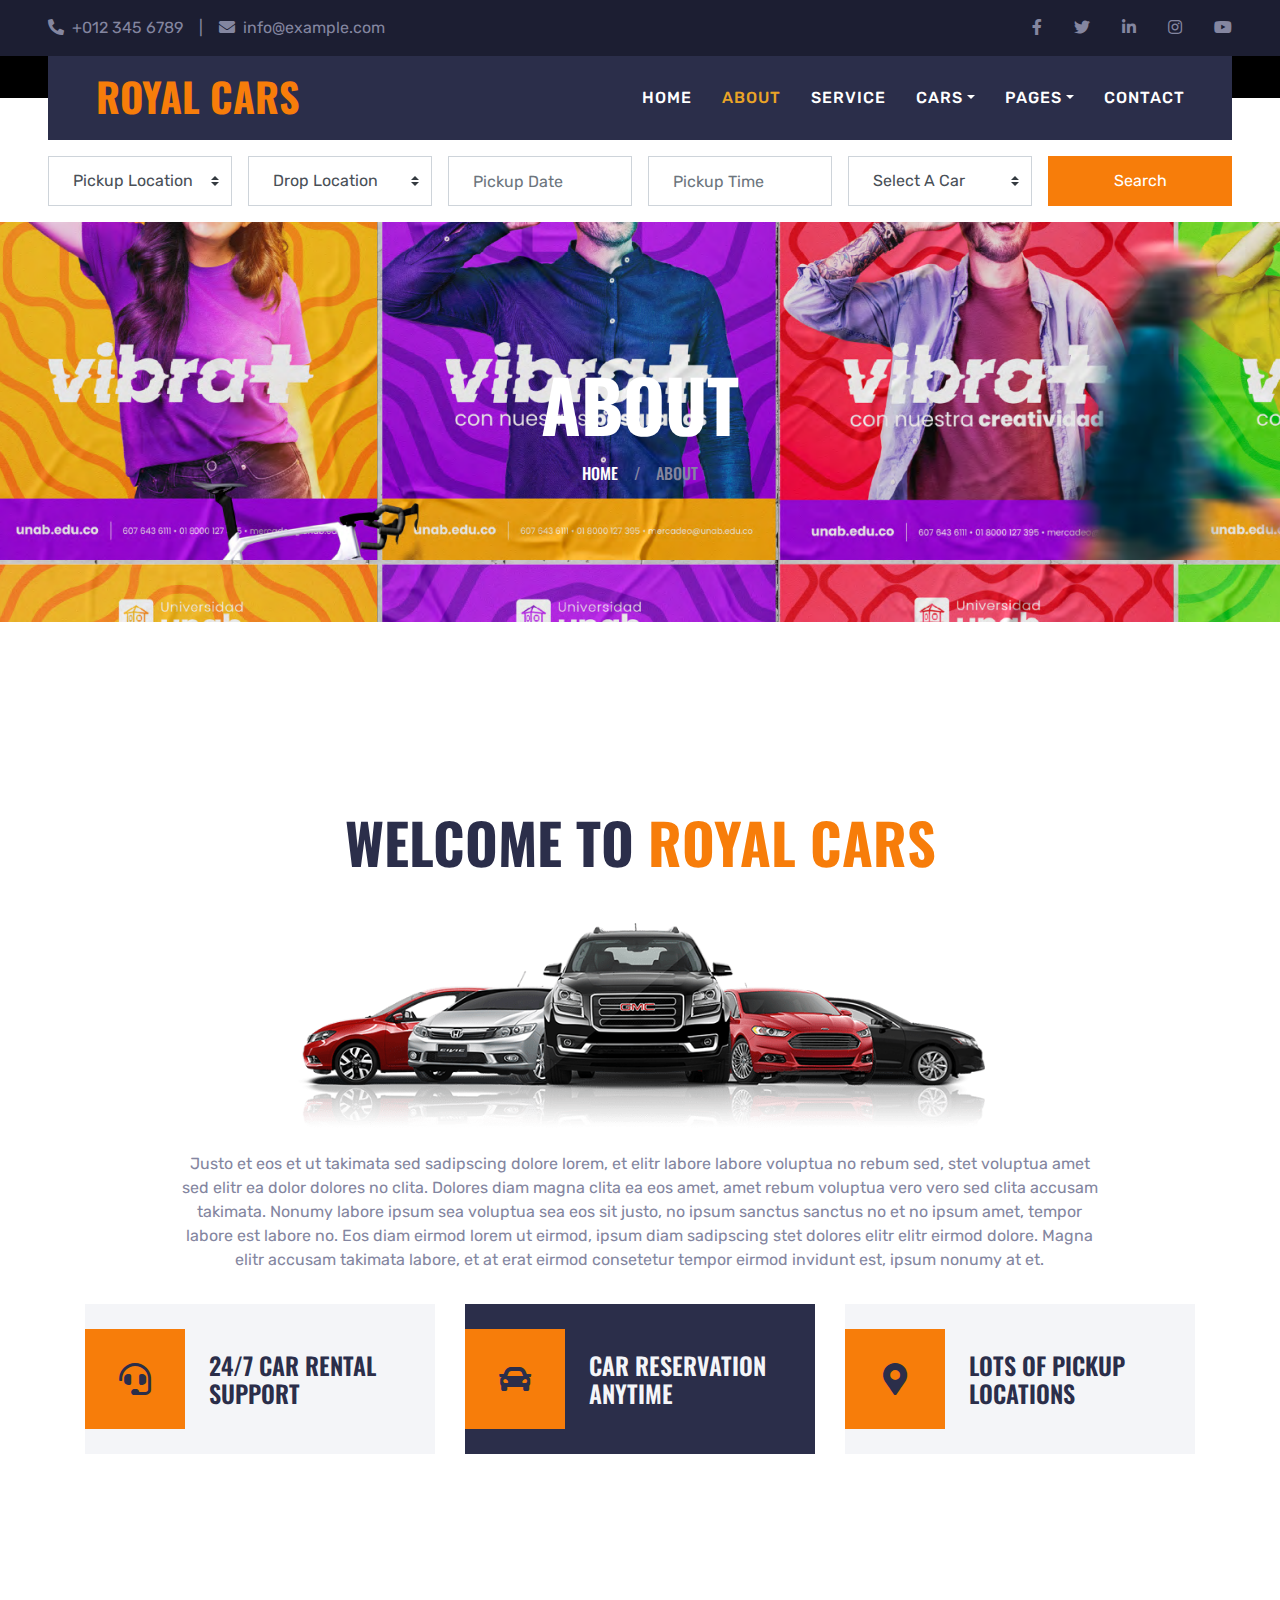
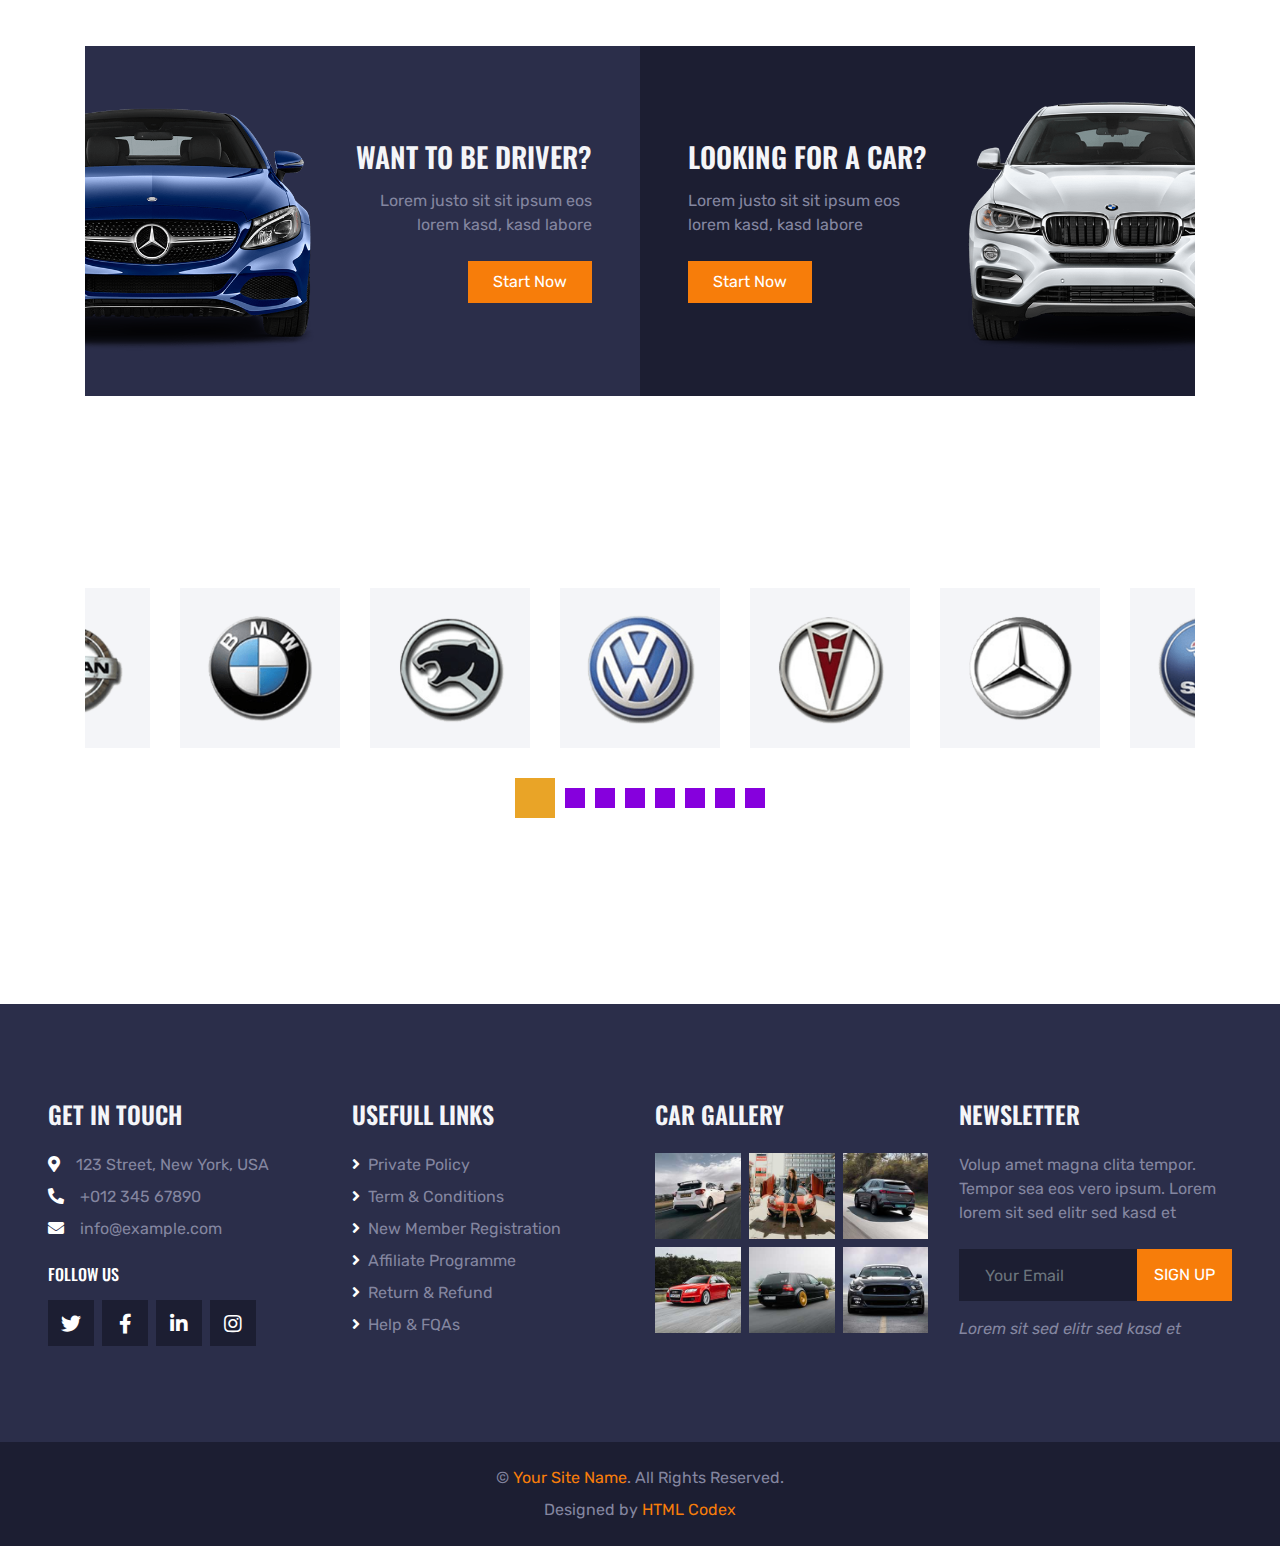
==== about.html @ 31e5b021 "Proyecto" ====
<!DOCTYPE html>
<html lang="en">

<head>
    <meta charset="utf-8">
    <title>ROYAL CARS - Car Rental HTML Template</title>
    <meta content="width=device-width, initial-scale=1.0" name="viewport">
    <meta content="Free HTML Templates" name="keywords">
    <meta content="Free HTML Templates" name="description">

    <!-- Favicon -->
    <link href="img/favicon.ico" rel="icon">

    <!-- Google Web Fonts -->
    <link rel="preconnect" href="https://fonts.gstatic.com">
    <link href="https://fonts.googleapis.com/css2?family=Oswald:wght@400;500;600;700&family=Rubik&display=swap" rel="stylesheet"> 

    <!-- Font Awesome -->
    <link href="https://cdnjs.cloudflare.com/ajax/libs/font-awesome/5.15.0/css/all.min.css" rel="stylesheet">

    <!-- Libraries Stylesheet -->
    <link href="lib/owlcarousel/assets/owl.carousel.min.css" rel="stylesheet">
    <link href="lib/tempusdominus/css/tempusdominus-bootstrap-4.min.css" rel="stylesheet" />

    <!-- Customized Bootstrap Stylesheet -->
    <link href="css/bootstrap.min.css" rel="stylesheet">

    <!-- Template Stylesheet -->
    <link href="css/style.css" rel="stylesheet">
</head>

<body>
    <!-- Topbar Start -->
    <div class="container-fluid bg-dark py-3 px-lg-5 d-none d-lg-block">
        <div class="row">
            <div class="col-md-6 text-center text-lg-left mb-2 mb-lg-0">
                <div class="d-inline-flex align-items-center">
                    <a class="text-body pr-3" href=""><i class="fa fa-phone-alt mr-2"></i>+012 345 6789</a>
                    <span class="text-body">|</span>
                    <a class="text-body px-3" href=""><i class="fa fa-envelope mr-2"></i>info@example.com</a>
                </div>
            </div>
            <div class="col-md-6 text-center text-lg-right">
                <div class="d-inline-flex align-items-center">
                    <a class="text-body px-3" href="">
                        <i class="fab fa-facebook-f"></i>
                    </a>
                    <a class="text-body px-3" href="">
                        <i class="fab fa-twitter"></i>
                    </a>
                    <a class="text-body px-3" href="">
                        <i class="fab fa-linkedin-in"></i>
                    </a>
                    <a class="text-body px-3" href="">
                        <i class="fab fa-instagram"></i>
                    </a>
                    <a class="text-body pl-3" href="">
                        <i class="fab fa-youtube"></i>
                    </a>
                </div>
            </div>
        </div>
    </div>
    <!-- Topbar End -->


    <!-- Navbar Start -->
    <div class="container-fluid position-relative nav-bar p-0">
        <div class="position-relative px-lg-5" style="z-index: 9;">
            <nav class="navbar navbar-expand-lg bg-secondary navbar-dark py-3 py-lg-0 pl-3 pl-lg-5">
                <a href="" class="navbar-brand">
                    <h1 class="text-uppercase text-primary mb-1">Royal Cars</h1>
                </a>
                <button type="button" class="navbar-toggler" data-toggle="collapse" data-target="#navbarCollapse">
                    <span class="navbar-toggler-icon"></span>
                </button>
                <div class="collapse navbar-collapse justify-content-between px-3" id="navbarCollapse">
                    <div class="navbar-nav ml-auto py-0">
                        <a href="index.html" class="nav-item nav-link">Home</a>
                        <a href="about.html" class="nav-item nav-link active">About</a>
                        <a href="service.html" class="nav-item nav-link">Service</a>
                        <div class="nav-item dropdown">
                            <a href="#" class="nav-link dropdown-toggle" data-toggle="dropdown">Cars</a>
                            <div class="dropdown-menu rounded-0 m-0">
                                <a href="car.html" class="dropdown-item">Car Listing</a>
                                <a href="detail.html" class="dropdown-item">Car Detail</a>
                                <a href="booking.html" class="dropdown-item">Car Booking</a>
                            </div>
                        </div>
                        <div class="nav-item dropdown">
                            <a href="#" class="nav-link dropdown-toggle" data-toggle="dropdown">Pages</a>
                            <div class="dropdown-menu rounded-0 m-0">
                                <a href="team.html" class="dropdown-item">The Team</a>
                                <a href="testimonial.html" class="dropdown-item">Testimonial</a>
                            </div>
                        </div>
                        <a href="contact.html" class="nav-item nav-link">Contact</a>
                    </div>
                </div>
            </nav>
        </div>
    </div>
    <!-- Navbar End -->


    <!-- Search Start -->
    <div class="container-fluid bg-white pt-3 px-lg-5">
        <div class="row mx-n2">
            <div class="col-xl-2 col-lg-4 col-md-6 px-2">
                <select class="custom-select px-4 mb-3" style="height: 50px;">
                    <option selected>Pickup Location</option>
                    <option value="1">Location 1</option>
                    <option value="2">Location 2</option>
                    <option value="3">Location 3</option>
                </select>
            </div>
            <div class="col-xl-2 col-lg-4 col-md-6 px-2">
                <select class="custom-select px-4 mb-3" style="height: 50px;">
                    <option selected>Drop Location</option>
                    <option value="1">Location 1</option>
                    <option value="2">Location 2</option>
                    <option value="3">Location 3</option>
                </select>
            </div>
            <div class="col-xl-2 col-lg-4 col-md-6 px-2">
                <div class="date mb-3" id="date" data-target-input="nearest">
                    <input type="text" class="form-control p-4 datetimepicker-input" placeholder="Pickup Date"
                        data-target="#date" data-toggle="datetimepicker" />
                </div>
            </div>
            <div class="col-xl-2 col-lg-4 col-md-6 px-2">
                <div class="time mb-3" id="time" data-target-input="nearest">
                    <input type="text" class="form-control p-4 datetimepicker-input" placeholder="Pickup Time"
                        data-target="#time" data-toggle="datetimepicker" />
                </div>
            </div>
            <div class="col-xl-2 col-lg-4 col-md-6 px-2">
                <select class="custom-select px-4 mb-3" style="height: 50px;">
                    <option selected>Select A Car</option>
                    <option value="1">Car 1</option>
                    <option value="2">Car 1</option>
                    <option value="3">Car 1</option>
                </select>
            </div>
            <div class="col-xl-2 col-lg-4 col-md-6 px-2">
                <button class="btn btn-primary btn-block mb-3" type="submit" style="height: 50px;">Search</button>
            </div>
        </div>
    </div>
    <!-- Search End -->


    <!-- Page Header Start -->
    <div class="container-fluid page-header">
        <h1 class="display-3 text-uppercase text-white mb-3">About</h1>
        <div class="d-inline-flex text-white">
            <h6 class="text-uppercase m-0"><a class="text-white" href="">Home</a></h6>
            <h6 class="text-body m-0 px-3">/</h6>
            <h6 class="text-uppercase text-body m-0">About</h6>
        </div>
    </div>
    <!-- Page Header Start -->


    <!-- About Start -->
    <div class="container-fluid py-5">
        <div class="container pt-5 pb-3">
            <h1 class="display-4 text-uppercase text-center mb-5">Welcome To <span class="text-primary">Royal Cars</span></h1>
            <div class="row justify-content-center">
                <div class="col-lg-10 text-center">
                    <img class="w-75 mb-4" src="img/about.png" alt="">
                    <p>Justo et eos et ut takimata sed sadipscing dolore lorem, et elitr labore labore voluptua no rebum sed, stet voluptua amet sed elitr ea dolor dolores no clita. Dolores diam magna clita ea eos amet, amet rebum voluptua vero vero sed clita accusam takimata. Nonumy labore ipsum sea voluptua sea eos sit justo, no ipsum sanctus sanctus no et no ipsum amet, tempor labore est labore no. Eos diam eirmod lorem ut eirmod, ipsum diam sadipscing stet dolores elitr elitr eirmod dolore. Magna elitr accusam takimata labore, et at erat eirmod consetetur tempor eirmod invidunt est, ipsum nonumy at et.</p>
                </div>
            </div>
            <div class="row mt-3">
                <div class="col-lg-4 mb-2">
                    <div class="d-flex align-items-center bg-light p-4 mb-4" style="height: 150px;">
                        <div class="d-flex align-items-center justify-content-center flex-shrink-0 bg-primary ml-n4 mr-4" style="width: 100px; height: 100px;">
                            <i class="fa fa-2x fa-headset text-secondary"></i>
                        </div>
                        <h4 class="text-uppercase m-0">24/7 Car Rental Support</h4>
                    </div>
                </div>
                <div class="col-lg-4 mb-2">
                    <div class="d-flex align-items-center bg-secondary p-4 mb-4" style="height: 150px;">
                        <div class="d-flex align-items-center justify-content-center flex-shrink-0 bg-primary ml-n4 mr-4" style="width: 100px; height: 100px;">
                            <i class="fa fa-2x fa-car text-secondary"></i>
                        </div>
                        <h4 class="text-light text-uppercase m-0">Car Reservation Anytime</h4>
                    </div>
                </div>
                <div class="col-lg-4 mb-2">
                    <div class="d-flex align-items-center bg-light p-4 mb-4" style="height: 150px;">
                        <div class="d-flex align-items-center justify-content-center flex-shrink-0 bg-primary ml-n4 mr-4" style="width: 100px; height: 100px;">
                            <i class="fa fa-2x fa-map-marker-alt text-secondary"></i>
                        </div>
                        <h4 class="text-uppercase m-0">Lots Of Pickup Locations</h4>
                    </div>
                </div>
            </div>
        </div>
    </div>
    <!-- About End -->


    <!-- Banner Start -->
    <div class="container-fluid py-5">
        <div class="container py-5">
            <div class="row mx-0">
                <div class="col-lg-6 px-0">
                    <div class="px-5 bg-secondary d-flex align-items-center justify-content-between" style="height: 350px;">
                        <img class="img-fluid flex-shrink-0 ml-n5 w-50 mr-4" src="img/banner-left.png" alt="">
                        <div class="text-right">
                            <h3 class="text-uppercase text-light mb-3">Want to be driver?</h3>
                            <p class="mb-4">Lorem justo sit sit ipsum eos lorem kasd, kasd labore</p>
                            <a class="btn btn-primary py-2 px-4" href="">Start Now</a>
                        </div>
                    </div>
                </div>
                <div class="col-lg-6 px-0">
                    <div class="px-5 bg-dark d-flex align-items-center justify-content-between" style="height: 350px;">
                        <div class="text-left">
                            <h3 class="text-uppercase text-light mb-3">Looking for a car?</h3>
                            <p class="mb-4">Lorem justo sit sit ipsum eos lorem kasd, kasd labore</p>
                            <a class="btn btn-primary py-2 px-4" href="">Start Now</a>
                        </div>
                        <img class="img-fluid flex-shrink-0 mr-n5 w-50 ml-4" src="img/banner-right.png" alt="">
                    </div>
                </div>
            </div>
        </div>
    </div>
    <!-- Banner End -->


    <!-- Vendor Start -->
    <div class="container-fluid py-5">
        <div class="container py-5">
            <div class="owl-carousel vendor-carousel">
                <div class="bg-light p-4">
                    <img src="img/vendor-1.png" alt="">
                </div>
                <div class="bg-light p-4">
                    <img src="img/vendor-2.png" alt="">
                </div>
                <div class="bg-light p-4">
                    <img src="img/vendor-3.png" alt="">
                </div>
                <div class="bg-light p-4">
                    <img src="img/vendor-4.png" alt="">
                </div>
                <div class="bg-light p-4">
                    <img src="img/vendor-5.png" alt="">
                </div>
                <div class="bg-light p-4">
                    <img src="img/vendor-6.png" alt="">
                </div>
                <div class="bg-light p-4">
                    <img src="img/vendor-7.png" alt="">
                </div>
                <div class="bg-light p-4">
                    <img src="img/vendor-8.png" alt="">
                </div>
            </div>
        </div>
    </div>
    <!-- Vendor End -->


    <!-- Footer Start -->
    <div class="container-fluid bg-secondary py-5 px-sm-3 px-md-5" style="margin-top: 90px;">
        <div class="row pt-5">
            <div class="col-lg-3 col-md-6 mb-5">
                <h4 class="text-uppercase text-light mb-4">Get In Touch</h4>
                <p class="mb-2"><i class="fa fa-map-marker-alt text-white mr-3"></i>123 Street, New York, USA</p>
                <p class="mb-2"><i class="fa fa-phone-alt text-white mr-3"></i>+012 345 67890</p>
                <p><i class="fa fa-envelope text-white mr-3"></i>info@example.com</p>
                <h6 class="text-uppercase text-white py-2">Follow Us</h6>
                <div class="d-flex justify-content-start">
                    <a class="btn btn-lg btn-dark btn-lg-square mr-2" href="#"><i class="fab fa-twitter"></i></a>
                    <a class="btn btn-lg btn-dark btn-lg-square mr-2" href="#"><i class="fab fa-facebook-f"></i></a>
                    <a class="btn btn-lg btn-dark btn-lg-square mr-2" href="#"><i class="fab fa-linkedin-in"></i></a>
                    <a class="btn btn-lg btn-dark btn-lg-square" href="#"><i class="fab fa-instagram"></i></a>
                </div>
            </div>
            <div class="col-lg-3 col-md-6 mb-5">
                <h4 class="text-uppercase text-light mb-4">Usefull Links</h4>
                <div class="d-flex flex-column justify-content-start">
                    <a class="text-body mb-2" href="#"><i class="fa fa-angle-right text-white mr-2"></i>Private Policy</a>
                    <a class="text-body mb-2" href="#"><i class="fa fa-angle-right text-white mr-2"></i>Term & Conditions</a>
                    <a class="text-body mb-2" href="#"><i class="fa fa-angle-right text-white mr-2"></i>New Member Registration</a>
                    <a class="text-body mb-2" href="#"><i class="fa fa-angle-right text-white mr-2"></i>Affiliate Programme</a>
                    <a class="text-body mb-2" href="#"><i class="fa fa-angle-right text-white mr-2"></i>Return & Refund</a>
                    <a class="text-body" href="#"><i class="fa fa-angle-right text-white mr-2"></i>Help & FQAs</a>
                </div>
            </div>
            <div class="col-lg-3 col-md-6 mb-5">
                <h4 class="text-uppercase text-light mb-4">Car Gallery</h4>
                <div class="row mx-n1">
                    <div class="col-4 px-1 mb-2">
                        <a href=""><img class="w-100" src="img/gallery-1.jpg" alt=""></a>
                    </div>
                    <div class="col-4 px-1 mb-2">
                        <a href=""><img class="w-100" src="img/gallery-2.jpg" alt=""></a>
                    </div>
                    <div class="col-4 px-1 mb-2">
                        <a href=""><img class="w-100" src="img/gallery-3.jpg" alt=""></a>
                    </div>
                    <div class="col-4 px-1 mb-2">
                        <a href=""><img class="w-100" src="img/gallery-4.jpg" alt=""></a>
                    </div>
                    <div class="col-4 px-1 mb-2">
                        <a href=""><img class="w-100" src="img/gallery-5.jpg" alt=""></a>
                    </div>
                    <div class="col-4 px-1 mb-2">
                        <a href=""><img class="w-100" src="img/gallery-6.jpg" alt=""></a>
                    </div>
                </div>
            </div>
            <div class="col-lg-3 col-md-6 mb-5">
                <h4 class="text-uppercase text-light mb-4">Newsletter</h4>
                <p class="mb-4">Volup amet magna clita tempor. Tempor sea eos vero ipsum. Lorem lorem sit sed elitr sed kasd et</p>
                <div class="w-100 mb-3">
                    <div class="input-group">
                        <input type="text" class="form-control bg-dark border-dark" style="padding: 25px;" placeholder="Your Email">
                        <div class="input-group-append">
                            <button class="btn btn-primary text-uppercase px-3">Sign Up</button>
                        </div>
                    </div>
                </div>
                <i>Lorem sit sed elitr sed kasd et</i>
            </div>
        </div>
    </div>
    <div class="container-fluid bg-dark py-4 px-sm-3 px-md-5">
        <p class="mb-2 text-center text-body">&copy; <a href="#">Your Site Name</a>. All Rights Reserved.</p>
        <p class="m-0 text-center text-body">Designed by <a href="https://htmlcodex.com">HTML Codex</a></p>
    </div>
    <!-- Footer End -->


    <!-- Back to Top -->
    <a href="#" class="btn btn-lg btn-primary btn-lg-square back-to-top"><i class="fa fa-angle-double-up"></i></a>


    <!-- JavaScript Libraries -->
    <script src="https://code.jquery.com/jquery-3.4.1.min.js"></script>
    <script src="https://stackpath.bootstrapcdn.com/bootstrap/4.4.1/js/bootstrap.bundle.min.js"></script>
    <script src="lib/easing/easing.min.js"></script>
    <script src="lib/waypoints/waypoints.min.js"></script>
    <script src="lib/owlcarousel/owl.carousel.min.js"></script>
    <script src="lib/tempusdominus/js/moment.min.js"></script>
    <script src="lib/tempusdominus/js/moment-timezone.min.js"></script>
    <script src="lib/tempusdominus/js/tempusdominus-bootstrap-4.min.js"></script>

    <!-- Template Javascript -->
    <script src="js/main.js"></script>
</body>

</html>
---- css/style.css ----
/********** Template CSS **********/
:root {
    --primary: #e9a427;
    --secondary: #8600dd;
    --light: #ffffff;
    --dark: #000000;
}

h1,
h2,
.font-weight-bold {
    font-weight: 700 !important;
}

h3,
h4,
.font-weight-semi-bold {
    font-weight: 600 !important;
}

h5,
h6,
.font-weight-medium {
    font-weight: 500 !important;
}

.btn-square {
    width: 36px;
    height: 36px;
}

.btn-sm-square {
    width: 28px;
    height: 28px;
}

.btn-lg-square {
    width: 46px;
    height: 46px;
}

.btn-square,
.btn-sm-square,
.btn-lg-square {
    padding-left: 0;
    padding-right: 0;
    text-align: center;
}

.back-to-top {
    position: fixed;
    display: none;
    right: 30px;
    bottom: 30px;
    z-index: 99;
}

.nav-bar::before {
    position: absolute;
    content: "";
    width: 100%;
    height: 50%;
    top: 0;
    left: 0;
    background: var(--dark);
}

.nav-bar::after {
    position: absolute;
    content: "";
    width: 100%;
    height: 50%;
    bottom: 0;
    left: 0;
    background: #ffffff;
}

.navbar-dark .navbar-nav .nav-link {
    padding: 30px 15px;
    font-size: 16px;
    font-weight: 500;
    letter-spacing: 1px;
    text-transform: uppercase;
    color: var(--light);
    outline: none;
}

.navbar-dark .navbar-nav .nav-link:hover,
.navbar-dark .navbar-nav .nav-link.active {
    color: var(--primary);
}

@media (max-width: 991.98px) {
    .navbar-dark .navbar-nav .nav-link  {
        padding: 10px 15px;
    }
}

.carousel-caption {
    top: 0;
    left: 0;
    right: 0;
    bottom: 0;
    background: rgba(28, 30, 50, .7);
    z-index: 1;
}

@media (max-width: 576px) {
    .carousel-caption h4 {
        font-size: 18px;
        font-weight: 500 !important;
    }

    .carousel-caption h1 {
        font-size: 30px;
        font-weight: 600 !important;
    }
}

.page-header {
    height: 400px;
    margin-bottom: 90px;
    display: flex;
    flex-direction: column;
    align-items: center;
    justify-content: center;
    background:  url(../img/unabBanner.png);
    background-attachment: fixed;
}

@media (max-width: 991.98px) {
    .page-header {
        height: 300px;
    }
}

.service-item {
    height: 320px;
    background: var(--light);
    transition: .5s;
}

.service-item:hover,
.service-item.active {
    background: var(--secondary);
}

.service-item h1,
.service-item h4 {
    transition: .5s;
}

.service-item:hover h1,
.service-item.active h1 {
    color: var(--dark) !important;
}

.service-item:hover h4,
.service-item.active h4 {
    color: var(--light);
}

.rent-item {
    padding: 30px;
    text-align: center;
    background: var(--light);
    transition: .5s;
}

.rent-item:hover,
.rent-item.active {
    background: var(--secondary);
}

.rent-item h4 {
    transition: .5s;
}

.rent-item:hover h4,
.rent-item.active h4 {
    color: var(--light);
}

.team-item {
    padding: 30px 30px 0 30px;
    text-align: center;
    background: var(--light);
    transition: .5s;
}

.team-item:hover,
.owl-item.center .team-item {
    background: var(--secondary);
}

.team-item h4 {
    transition: .5s;
}

.owl-item.center .team-item h4,
.owl-item.center .rent-item h4 {
    color: var(--light);
}

.team-item .team-social {
    top: 0;
    left: 0;
    opacity: 0;
    transition: .5s;
    background: var(--light);
}

.owl-item.center .team-item .team-social,
.owl-item.center .rent-item {
    background: var(--secondary);
}

.team-item:hover .team-social {
    opacity: 1;
    background: var(--secondary);
}

.team-carousel .owl-nav,
.related-carousel .owl-nav {
    position: absolute;
    width: 100%;
    height: 60px;
    top: calc(50% - 30px);
    left: 0;
    display: flex;
    justify-content: space-between;
    z-index: 1;
}

.team-carousel .owl-nav .owl-prev,
.team-carousel .owl-nav .owl-next,
.related-carousel .owl-nav .owl-prev,
.related-carousel .owl-nav .owl-next {
    position: relative;
    width: 60px;
    height: 60px;
    display: flex;
    align-items: center;
    justify-content: center;
    color: #ffffff;
    background: var(--primary);
    font-size: 22px;
    transition: .5s;
}

.team-carousel .owl-nav .owl-prev:hover,
.team-carousel .owl-nav .owl-next:hover,
.related-carousel .owl-nav .owl-prev:hover,
.related-carousel .owl-nav .owl-next:hover {
    background: var(--secondary);
}

.vendor-carousel .owl-dots,
.testimonial-carousel .owl-dots {
    margin-top: 30px;
    display: flex;
    align-items: center;
    justify-content: center;
}

.vendor-carousel .owl-dot,
.testimonial-carousel .owl-dot {
    position: relative;
    display: inline-block;
    margin: 0 5px;
    width: 20px;
    height: 20px;
    background: var(--secondary);
    transition: .5s;
}

.vendor-carousel .owl-dot.active,
.testimonial-carousel .owl-dot.active {
    width: 40px;
    height: 40px;
    background: var(--primary);
}

.testimonial-carousel .owl-item img {
    width: 80px;
    height: 80px;
}

.testimonial-carousel .owl-item .testimonial-item {
    height: 350px;
    transition: .5s;
    background: var(--light);
}

.testimonial-carousel .owl-item.center .testimonial-item {
    background: var(--secondary);
}

.testimonial-carousel .owl-item .testimonial-item h1,
.testimonial-carousel .owl-item .testimonial-item h4 {
    transition: .5s;
}

.testimonial-carousel .owl-item.center .testimonial-item h1 {
    color: var(--dark) !important;
}

.testimonial-carousel .owl-item.center .testimonial-item h4 {
    color: var(--light);
}

.bg-banner {
    background: linear-gradient(rgba(28, 30, 50, .9), rgba(28, 30, 50, .9)), url(../img/bg-banner.jpg);
    background-attachment: fixed;
}

.nombrechistoso {
    display: flex;
    justify-content: center ;
    padding: 1vw 5vw 2vw 5vw 
}

.main_form {
    padding: 60px 10% 80px 10%;
    background: #e9a427;
    border-radius: 10px;
    border-top: #8600dd solid 15px;
    position: relative;
    top: 0;
    left: 0;
    bottom: 0;
    right: 0;
    margin: auto;
}

.main_form .contactus {
    border: inherit;
    margin-bottom: 70px;
    width: 100%;
    height: 45px;
    background: transparent;
    color: #fbfaf8;
    font-size: 16px;
    font-weight: 400;
    border-radius: inherit;
    border-bottom: #fff solid 1px;
}

.main_form .textarea {
    border: #f6c2d7 solid 1px;
    padding: 0px 19px;
    margin-bottom: 20px;
    width: 100%;
    background: transparent;
    color: #f5bed2;
    font-size: 16px;
    font-weight: 500;
    border-radius: 15px;
    padding-top: 35px;
}

.main_form .send_btn {
    font-size: 17px;
    transition: ease-in all 0.5s;
    background-color: #000;
    color: #fff;
    padding: 13px 0px;
    margin: 0 auto;
    max-width: 200px;
    width: 100%;
    display: block;
    font-weight: 500;
    text-transform: uppercase;
    border-radius: 35px;
}

.main_form .send_btn:hover {
    background-color: #eda911;
    transition: ease-in all 0.5s;
    color: #000;
}
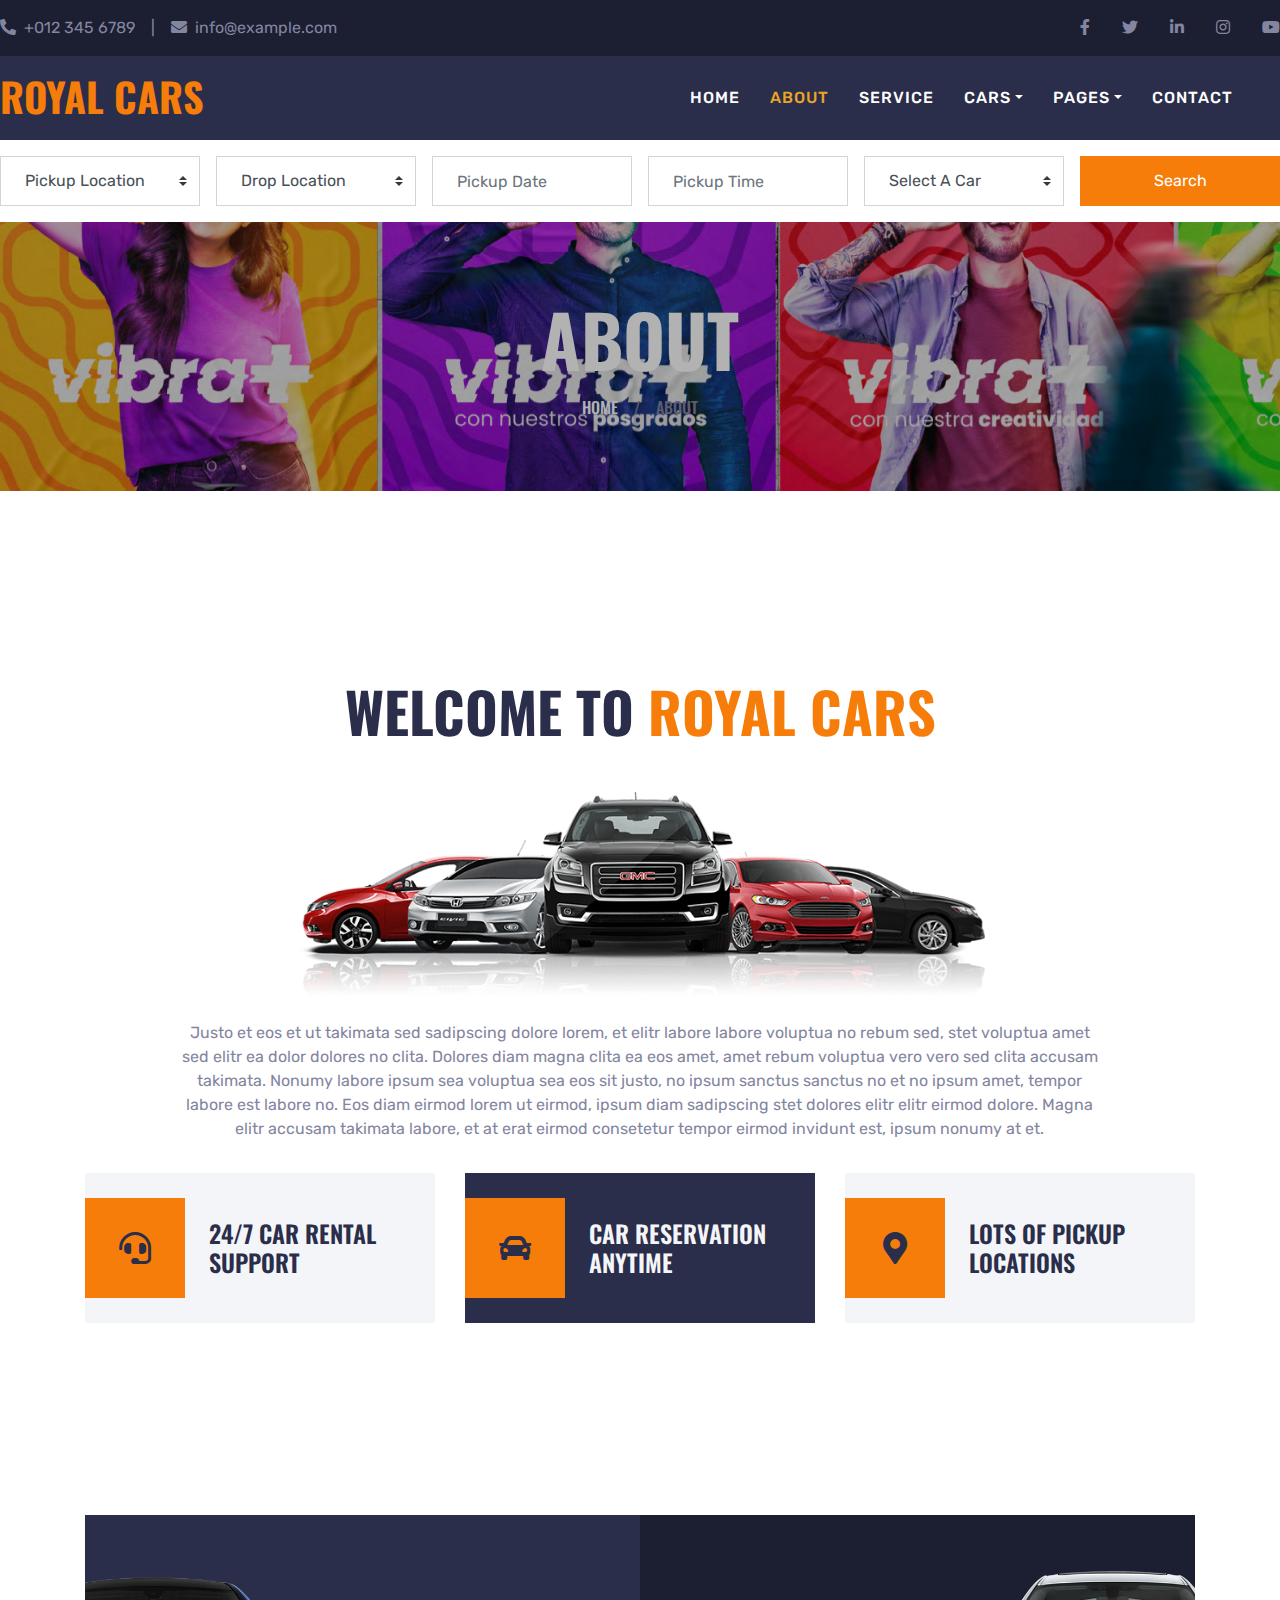
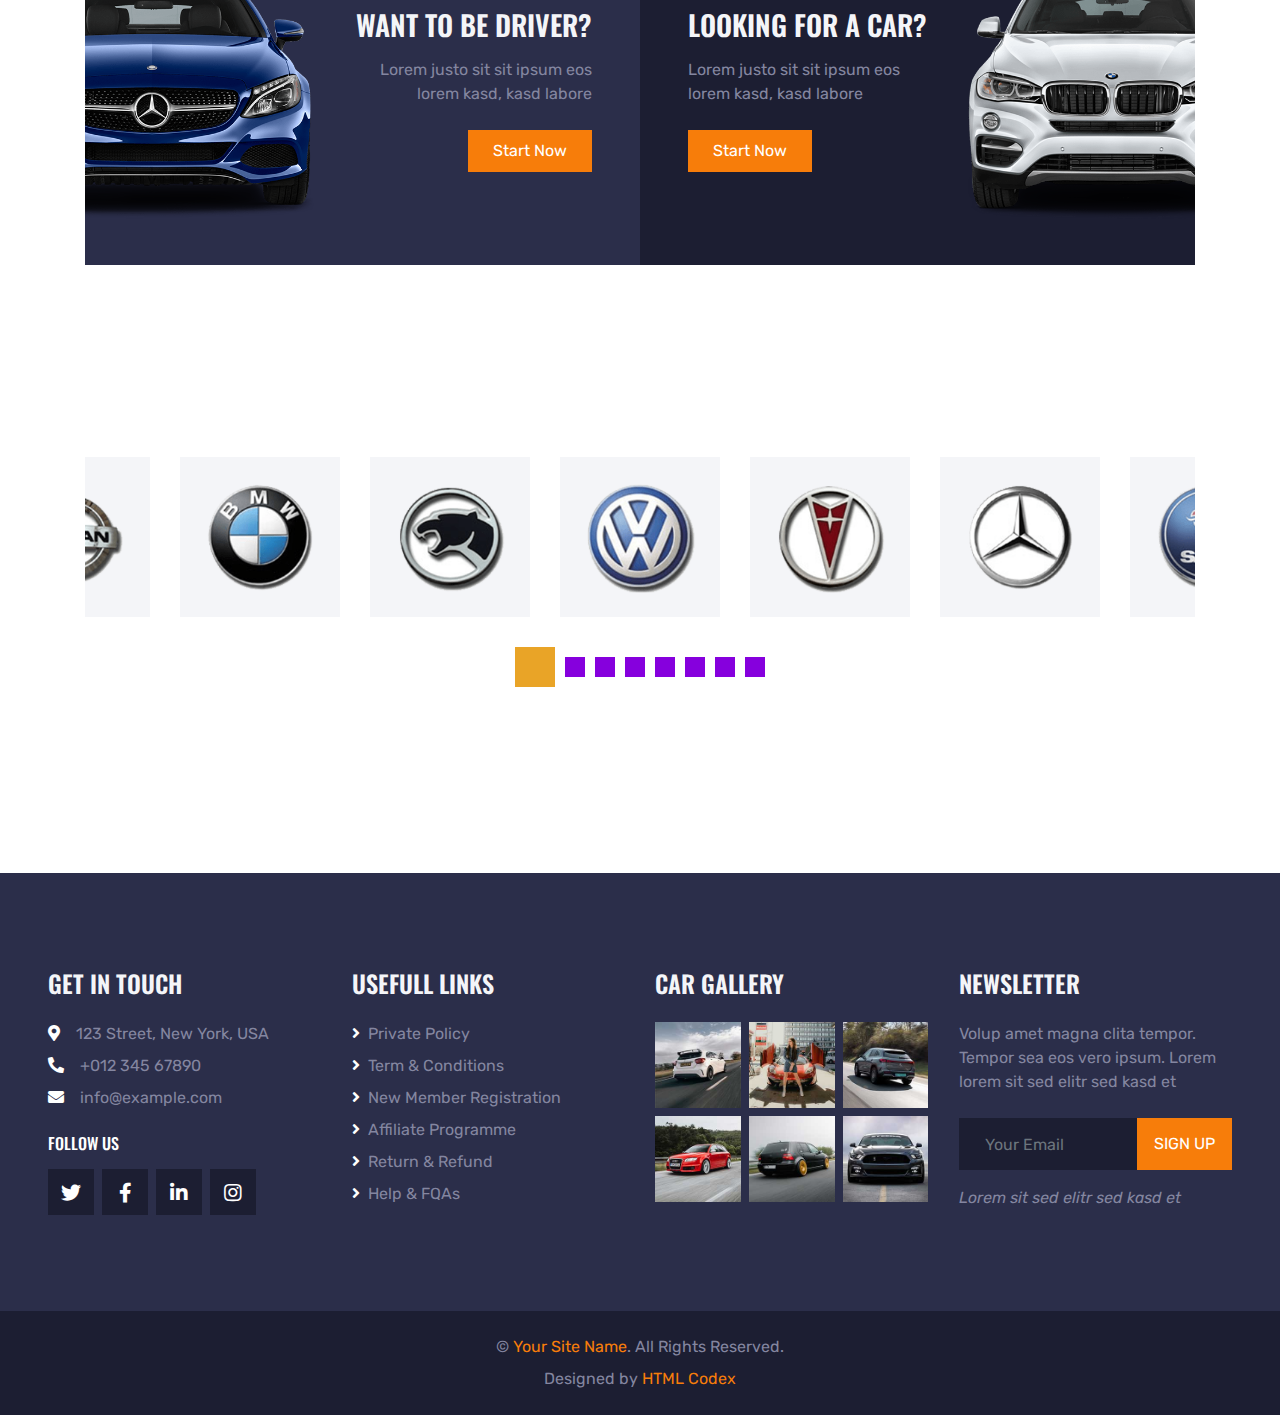
==== commit 9710ffd8: "Add files via upload" ====
--- a/about.html
+++ b/about.html
@@ -151,6 +151,9 @@
 
 
     <!-- Page Header Start -->
+    <div class="sombreado-banner">
+        
+    </div>
     <div class="container-fluid page-header">
         <h1 class="display-3 text-uppercase text-white mb-3">About</h1>
         <div class="d-inline-flex text-white">
--- a/css/style.css
+++ b/css/style.css
@@ -118,7 +118,7 @@
 }
 
 .page-header {
-    height: 400px;
+    height: 21vw;
     margin-bottom: 90px;
     display: flex;
     flex-direction: column;
@@ -126,6 +126,15 @@
     justify-content: center;
     background:  url(../img/unabBanner.png);
     background-attachment: fixed;
+    
+}
+
+.sombreado-banner{
+    background: #000;
+    position: absolute;
+    width: 100%;
+    height: 21vw;
+    opacity: .3;
 }
 
 @media (max-width: 991.98px) {
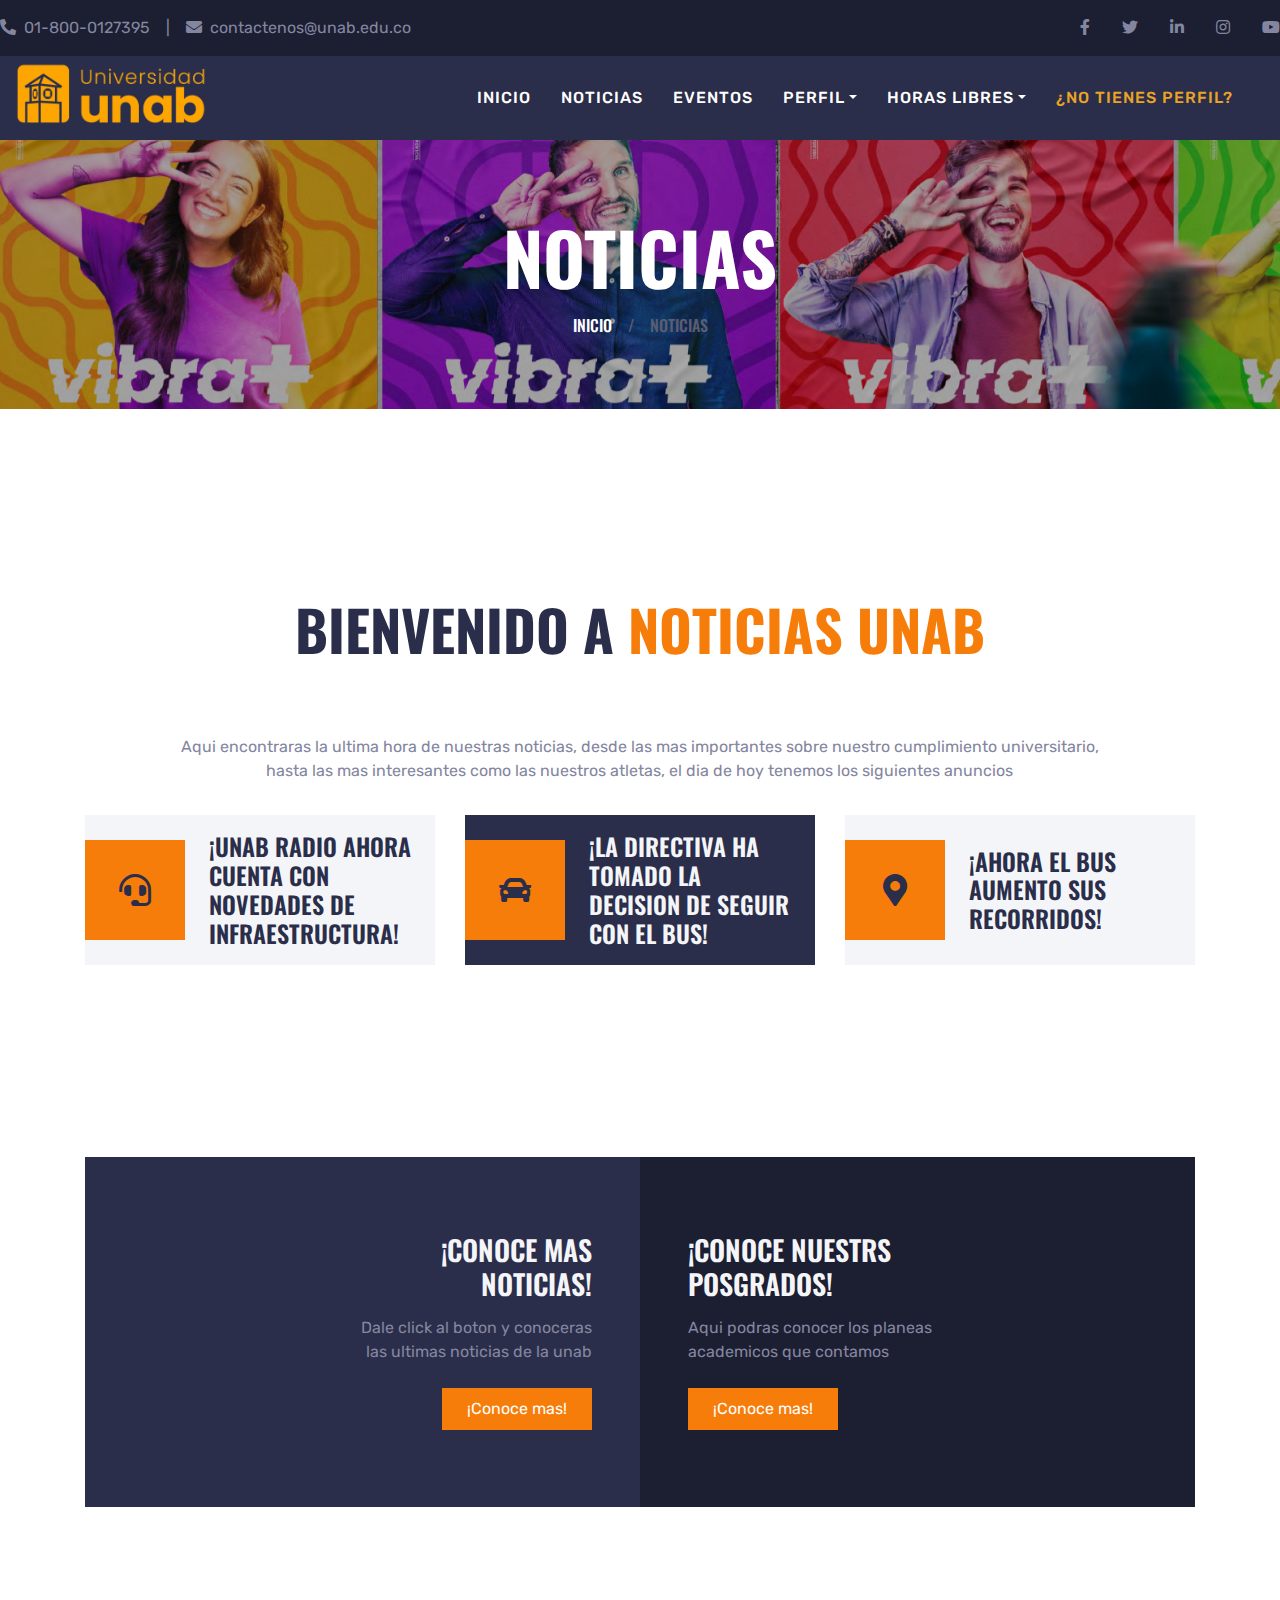
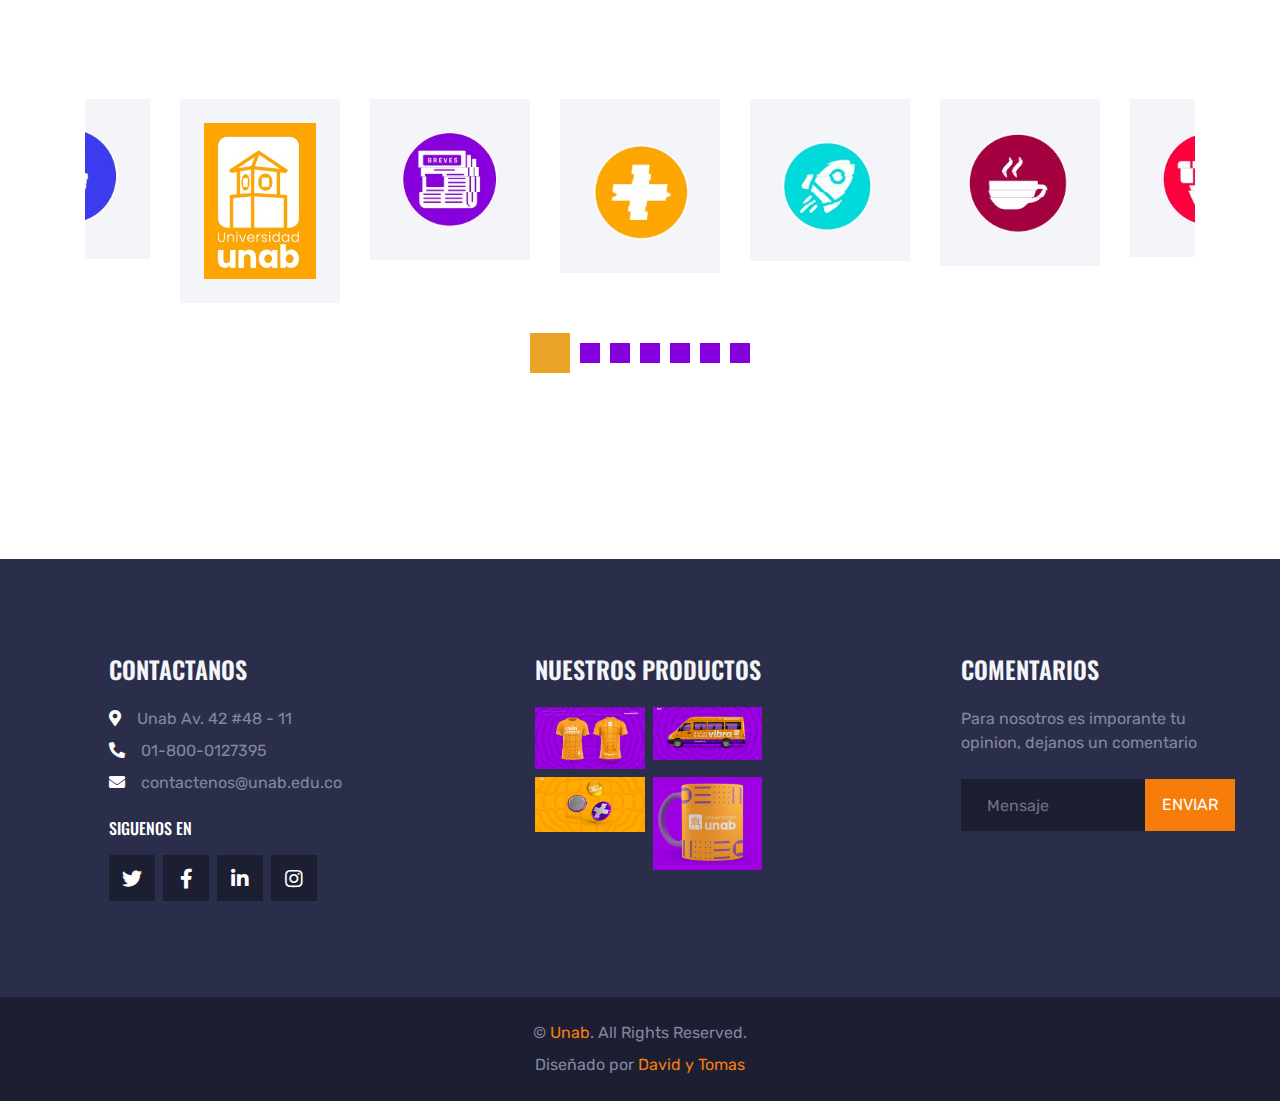
==== commit 0f70bfa5: "Add files via upload" ====
--- a/about.html
+++ b/about.html
@@ -35,26 +35,26 @@
         <div class="row">
             <div class="col-md-6 text-center text-lg-left mb-2 mb-lg-0">
                 <div class="d-inline-flex align-items-center">
-                    <a class="text-body pr-3" href=""><i class="fa fa-phone-alt mr-2"></i>+012 345 6789</a>
+                    <a class="text-body pr-3" href=""><i class="fa fa-phone-alt mr-2"></i>01-800-0127395</a>
                     <span class="text-body">|</span>
-                    <a class="text-body px-3" href=""><i class="fa fa-envelope mr-2"></i>info@example.com</a>
+                    <a class="text-body px-3" href=""><i class="fa fa-envelope mr-2"></i>contactenos@unab.edu.co</a>
                 </div>
             </div>
             <div class="col-md-6 text-center text-lg-right">
                 <div class="d-inline-flex align-items-center">
-                    <a class="text-body px-3" href="">
+                    <a class="text-body px-3" href="https://www.facebook.com/unab.online/?locale=es_LA">
                         <i class="fab fa-facebook-f"></i>
                     </a>
-                    <a class="text-body px-3" href="">
+                    <a class="text-body px-3" href="https://x.com/unab_online?ref_src=twsrc%5Egoogle%7Ctwcamp%5Eserp%7Ctwgr%5Eauthor">
                         <i class="fab fa-twitter"></i>
                     </a>
-                    <a class="text-body px-3" href="">
+                    <a class="text-body px-3" href="https://co.linkedin.com/school/universidad-autonoma-de-bucaramanga/">
                         <i class="fab fa-linkedin-in"></i>
                     </a>
-                    <a class="text-body px-3" href="">
+                    <a class="text-body px-3" href="https://www.instagram.com/unab_online/?hl=es">
                         <i class="fab fa-instagram"></i>
                     </a>
-                    <a class="text-body pl-3" href="">
+                    <a class="text-body pl-3" href="https://www.youtube.com/@unabeduco">
                         <i class="fab fa-youtube"></i>
                     </a>
                 </div>
@@ -65,36 +65,38 @@
 
 
     <!-- Navbar Start -->
-    <div class="container-fluid position-relative nav-bar p-0">
-        <div class="position-relative px-lg-5" style="z-index: 9;">
-            <nav class="navbar navbar-expand-lg bg-secondary navbar-dark py-3 py-lg-0 pl-3 pl-lg-5">
-                <a href="" class="navbar-brand">
-                    <h1 class="text-uppercase text-primary mb-1">Royal Cars</h1>
-                </a>
+    <div class="container-fluid position-relative nav-bar p-0" >
+        
+        <div class="position-relative px-lg-5" style="z-index: 9; width: 100%; padding-left: 3rem ;">
+            <nav class="navbar navbar-expand-lg bg-secondary navbar-dark py-3 py-lg-0 pl-3 pl-lg-5" style="width: 100%;" >
+                
                 <button type="button" class="navbar-toggler" data-toggle="collapse" data-target="#navbarCollapse">
                     <span class="navbar-toggler-icon"></span>
                 </button>
-                <div class="collapse navbar-collapse justify-content-between px-3" id="navbarCollapse">
+                <div class="collapse navbar-collapse justify-content-between px-3" id="navbarCollapse" >
+                    <a href="index.html" style=" width: 25vw; height: 6vw;">
+                        <img src="img/logoUnab.png" alt="" style=" width: 15vw; height: 5vw;">
+                    </a>
                     <div class="navbar-nav ml-auto py-0">
-                        <a href="index.html" class="nav-item nav-link">Home</a>
-                        <a href="about.html" class="nav-item nav-link active">About</a>
-                        <a href="service.html" class="nav-item nav-link">Service</a>
+                        <a href="index.html" class="nav-item nav-link">Inicio</a>
+                        <a href="about.html" class="nav-item nav-link">Noticias</a>
+                        <a href="service.html" class="nav-item nav-link">Eventos</a>
                         <div class="nav-item dropdown">
-                            <a href="#" class="nav-link dropdown-toggle" data-toggle="dropdown">Cars</a>
+                            <a href="#" class="nav-link dropdown-toggle" data-toggle="dropdown">Perfil</a>
                             <div class="dropdown-menu rounded-0 m-0">
-                                <a href="car.html" class="dropdown-item">Car Listing</a>
-                                <a href="detail.html" class="dropdown-item">Car Detail</a>
-                                <a href="booking.html" class="dropdown-item">Car Booking</a>
+                                <a href="car.html" class="dropdown-item">Notas</a>
+                                <a href="detail.html" class="dropdown-item">Cursos</a>
+                                <a href="booking.html" class="dropdown-item">horario</a>
                             </div>
                         </div>
                         <div class="nav-item dropdown">
-                            <a href="#" class="nav-link dropdown-toggle" data-toggle="dropdown">Pages</a>
+                            <a href="#" class="nav-link dropdown-toggle" data-toggle="dropdown">Horas libres</a>
                             <div class="dropdown-menu rounded-0 m-0">
-                                <a href="team.html" class="dropdown-item">The Team</a>
-                                <a href="testimonial.html" class="dropdown-item">Testimonial</a>
+                                <a href="team.html" class="dropdown-item">Cuantas tienes y cuantas te faltan</a>
+                                <a href="testimonial.html" class="dropdown-item">Eventos registrados</a>
                             </div>
                         </div>
-                        <a href="contact.html" class="nav-item nav-link">Contact</a>
+                        <a href="contact.html" class="naitemv- nav-link active">¿No tienes perfil?</a>
                     </div>
                 </div>
             </nav>
@@ -102,52 +104,6 @@
     </div>
     <!-- Navbar End -->
 
-
-    <!-- Search Start -->
-    <div class="container-fluid bg-white pt-3 px-lg-5">
-        <div class="row mx-n2">
-            <div class="col-xl-2 col-lg-4 col-md-6 px-2">
-                <select class="custom-select px-4 mb-3" style="height: 50px;">
-                    <option selected>Pickup Location</option>
-                    <option value="1">Location 1</option>
-                    <option value="2">Location 2</option>
-                    <option value="3">Location 3</option>
-                </select>
-            </div>
-            <div class="col-xl-2 col-lg-4 col-md-6 px-2">
-                <select class="custom-select px-4 mb-3" style="height: 50px;">
-                    <option selected>Drop Location</option>
-                    <option value="1">Location 1</option>
-                    <option value="2">Location 2</option>
-                    <option value="3">Location 3</option>
-                </select>
-            </div>
-            <div class="col-xl-2 col-lg-4 col-md-6 px-2">
-                <div class="date mb-3" id="date" data-target-input="nearest">
-                    <input type="text" class="form-control p-4 datetimepicker-input" placeholder="Pickup Date"
-                        data-target="#date" data-toggle="datetimepicker" />
-                </div>
-            </div>
-            <div class="col-xl-2 col-lg-4 col-md-6 px-2">
-                <div class="time mb-3" id="time" data-target-input="nearest">
-                    <input type="text" class="form-control p-4 datetimepicker-input" placeholder="Pickup Time"
-                        data-target="#time" data-toggle="datetimepicker" />
-                </div>
-            </div>
-            <div class="col-xl-2 col-lg-4 col-md-6 px-2">
-                <select class="custom-select px-4 mb-3" style="height: 50px;">
-                    <option selected>Select A Car</option>
-                    <option value="1">Car 1</option>
-                    <option value="2">Car 1</option>
-                    <option value="3">Car 1</option>
-                </select>
-            </div>
-            <div class="col-xl-2 col-lg-4 col-md-6 px-2">
-                <button class="btn btn-primary btn-block mb-3" type="submit" style="height: 50px;">Search</button>
-            </div>
-        </div>
-    </div>
-    <!-- Search End -->
 
 
     <!-- Page Header Start -->
@@ -155,11 +111,11 @@
         
     </div>
     <div class="container-fluid page-header">
-        <h1 class="display-3 text-uppercase text-white mb-3">About</h1>
+        <h1 class="display-3 text-uppercase text-white mb-3" style="z-index: 2;">Noticias</h1>
         <div class="d-inline-flex text-white">
-            <h6 class="text-uppercase m-0"><a class="text-white" href="">Home</a></h6>
+            <h6 class="text-uppercase m-0" style="z-index: 2; color: white;"><a class="text-white" href="index.html" >Inicio</a></h6>
             <h6 class="text-body m-0 px-3">/</h6>
-            <h6 class="text-uppercase text-body m-0">About</h6>
+            <h6 class="text-uppercase text-body m-0" >Noticias</h6>
         </div>
     </div>
     <!-- Page Header Start -->
@@ -168,11 +124,11 @@
     <!-- About Start -->
     <div class="container-fluid py-5">
         <div class="container pt-5 pb-3">
-            <h1 class="display-4 text-uppercase text-center mb-5">Welcome To <span class="text-primary">Royal Cars</span></h1>
+            <h1 class="display-4 text-uppercase text-center mb-5">Bienvenido a <span class="text-primary">Noticias Unab</span></h1>
             <div class="row justify-content-center">
                 <div class="col-lg-10 text-center">
-                    <img class="w-75 mb-4" src="img/about.png" alt="">
-                    <p>Justo et eos et ut takimata sed sadipscing dolore lorem, et elitr labore labore voluptua no rebum sed, stet voluptua amet sed elitr ea dolor dolores no clita. Dolores diam magna clita ea eos amet, amet rebum voluptua vero vero sed clita accusam takimata. Nonumy labore ipsum sea voluptua sea eos sit justo, no ipsum sanctus sanctus no et no ipsum amet, tempor labore est labore no. Eos diam eirmod lorem ut eirmod, ipsum diam sadipscing stet dolores elitr elitr eirmod dolore. Magna elitr accusam takimata labore, et at erat eirmod consetetur tempor eirmod invidunt est, ipsum nonumy at et.</p>
+                    <img class="w-75 mb-4" src="img/LogoNoticiasUnab.jpeg" alt="">
+                    <p>Aqui encontraras la ultima hora de nuestras noticias, desde las mas importantes sobre nuestro cumplimiento universitario, hasta las mas interesantes como las nuestros atletas, el dia de hoy tenemos los siguientes anuncios </p>
                 </div>
             </div>
             <div class="row mt-3">
@@ -181,7 +137,7 @@
                         <div class="d-flex align-items-center justify-content-center flex-shrink-0 bg-primary ml-n4 mr-4" style="width: 100px; height: 100px;">
                             <i class="fa fa-2x fa-headset text-secondary"></i>
                         </div>
-                        <h4 class="text-uppercase m-0">24/7 Car Rental Support</h4>
+                        <h4 class="text-uppercase m-0">¡unab radio ahora cuenta con novedades de infraestructura!</h4>
                     </div>
                 </div>
                 <div class="col-lg-4 mb-2">
@@ -189,7 +145,7 @@
                         <div class="d-flex align-items-center justify-content-center flex-shrink-0 bg-primary ml-n4 mr-4" style="width: 100px; height: 100px;">
                             <i class="fa fa-2x fa-car text-secondary"></i>
                         </div>
-                        <h4 class="text-light text-uppercase m-0">Car Reservation Anytime</h4>
+                        <h4 class="text-light text-uppercase m-0">¡La directiva ha tomado la decision de seguir con el bus!</h4>
                     </div>
                 </div>
                 <div class="col-lg-4 mb-2">
@@ -197,7 +153,7 @@
                         <div class="d-flex align-items-center justify-content-center flex-shrink-0 bg-primary ml-n4 mr-4" style="width: 100px; height: 100px;">
                             <i class="fa fa-2x fa-map-marker-alt text-secondary"></i>
                         </div>
-                        <h4 class="text-uppercase m-0">Lots Of Pickup Locations</h4>
+                        <h4 class="text-uppercase m-0">¡Ahora el bus aumento sus recorridos!</h4>
                     </div>
                 </div>
             </div>
@@ -212,22 +168,22 @@
             <div class="row mx-0">
                 <div class="col-lg-6 px-0">
                     <div class="px-5 bg-secondary d-flex align-items-center justify-content-between" style="height: 350px;">
-                        <img class="img-fluid flex-shrink-0 ml-n5 w-50 mr-4" src="img/banner-left.png" alt="">
+                        <img class="img-fluid flex-shrink-0 ml-n5 w-50 mr-4" src="img/NoticiasMujer.png" alt="">
                         <div class="text-right">
-                            <h3 class="text-uppercase text-light mb-3">Want to be driver?</h3>
-                            <p class="mb-4">Lorem justo sit sit ipsum eos lorem kasd, kasd labore</p>
-                            <a class="btn btn-primary py-2 px-4" href="">Start Now</a>
+                            <h3 class="text-uppercase text-light mb-3"> ¡Conoce mas noticias!</h3>
+                            <p class="mb-4">Dale click al boton y conoceras las ultimas noticias de la unab</p>
+                            <a class="btn btn-primary py-2 px-4" href="https://www.instagram.com/unab.radio/">¡Conoce mas!</a>
                         </div>
                     </div>
                 </div>
                 <div class="col-lg-6 px-0">
                     <div class="px-5 bg-dark d-flex align-items-center justify-content-between" style="height: 350px;">
                         <div class="text-left">
-                            <h3 class="text-uppercase text-light mb-3">Looking for a car?</h3>
-                            <p class="mb-4">Lorem justo sit sit ipsum eos lorem kasd, kasd labore</p>
-                            <a class="btn btn-primary py-2 px-4" href="">Start Now</a>
-                        </div>
-                        <img class="img-fluid flex-shrink-0 mr-n5 w-50 ml-4" src="img/banner-right.png" alt="">
+                            <h3 class="text-uppercase text-light mb-3">¡Conoce nuestrs posgrados!</h3>
+                            <p class="mb-4">Aqui podras conocer los planeas academicos que contamos</p>
+                            <a class="btn btn-primary py-2 px-4" href="https://unab.edu.co/posgrado/?utm_source=google_ads&utm_medium=TocToc&utm_campaign=posgrados_2023&utm_term=maestria_unab&utm_content=banner_superior&gad_source=1&gclid=CjwKCAiA3Na5BhAZEiwAzrfagMxNXuwL9pZyxzpWbg6Zq4sBMIsYu3UPCJyfVQdypGOtl7hDmqN8-hoCvUsQAvD_BwE">¡Conoce mas!</a>
+                        </div>
+                        <img class="img-fluid flex-shrink-0 mr-n5 w-50 ml-4" src="img/logo unab negativo.jpeg" alt="">
                     </div>
                 </div>
             </div>
@@ -241,28 +197,25 @@
         <div class="container py-5">
             <div class="owl-carousel vendor-carousel">
                 <div class="bg-light p-4">
-                    <img src="img/vendor-1.png" alt="">
-                </div>
-                <div class="bg-light p-4">
-                    <img src="img/vendor-2.png" alt="">
-                </div>
-                <div class="bg-light p-4">
-                    <img src="img/vendor-3.png" alt="">
-                </div>
-                <div class="bg-light p-4">
-                    <img src="img/vendor-4.png" alt="">
-                </div>
-                <div class="bg-light p-4">
-                    <img src="img/vendor-5.png" alt="">
-                </div>
-                <div class="bg-light p-4">
-                    <img src="img/vendor-6.png" alt="">
-                </div>
-                <div class="bg-light p-4">
-                    <img src="img/vendor-7.png" alt="">
-                </div>
-                <div class="bg-light p-4">
-                    <img src="img/vendor-8.png" alt="">
+                    <img src="img/vibra+.png" alt="">
+                </div>
+                <div class="bg-light p-4">
+                    <img src="img/cohete.png" alt="">
+                </div>
+                <div class="bg-light p-4">
+                    <img src="img/cafe.png" alt="">
+                </div>
+                <div class="bg-light p-4">
+                    <img src="img/parlante.png" alt="">
+                </div>
+                <div class="bg-light p-4">
+                    <img src="img/micro.png" alt="">
+                </div>
+                <div class="bg-light p-4">
+                    <img src="img/unab.jpeg" alt="">
+                </div>
+                <div class="bg-light p-4">
+                    <img src="img/news.png" alt="" >
                 </div>
             </div>
         </div>
@@ -272,75 +225,56 @@
 
     <!-- Footer Start -->
     <div class="container-fluid bg-secondary py-5 px-sm-3 px-md-5" style="margin-top: 90px;">
-        <div class="row pt-5">
+        <div class="row pt-5" style="display: flex; justify-content: space-around;">
+            <div class="col-lg-3 col-md-6 mb-5" >
+                <h4 class="text-uppercase text-light mb-4">Contactanos</h4>
+                <p class="mb-2"><i class="fa fa-map-marker-alt text-white mr-3"></i>Unab Av. 42 #48 - 11</p>
+                <p class="mb-2"><i class="fa fa-phone-alt text-white mr-3"></i>01-800-0127395</p>
+                <p><i class="fa fa-envelope text-white mr-3"></i>contactenos@unab.edu.co  </p>
+                <h6 class="text-uppercase text-white py-2">Siguenos en</h6>
+                <div class="d-flex justify-content-start">
+                    <a class="btn btn-lg btn-dark btn-lg-square mr-2" href="https://x.com/unab_online?ref_src=twsrc%5Egoogle%7Ctwcamp%5Eserp%7Ctwgr%5Eauthor"><i class="fab fa-twitter"></i></a>
+                    <a class="btn btn-lg btn-dark btn-lg-square mr-2" href="https://www.facebook.com/unab.online/?locale=es_LA"><i class="fab fa-facebook-f"></i></a>
+                    <a class="btn btn-lg btn-dark btn-lg-square mr-2" href="https://co.linkedin.com/school/universidad-autonoma-de-bucaramanga/"><i class="fab fa-linkedin-in"></i></a>
+                    <a class="btn btn-lg btn-dark btn-lg-square" href="https://www.instagram.com/unab_online/?hl=es"><i class="fab fa-instagram"></i></a>
+                </div>
+            </div>
             <div class="col-lg-3 col-md-6 mb-5">
-                <h4 class="text-uppercase text-light mb-4">Get In Touch</h4>
-                <p class="mb-2"><i class="fa fa-map-marker-alt text-white mr-3"></i>123 Street, New York, USA</p>
-                <p class="mb-2"><i class="fa fa-phone-alt text-white mr-3"></i>+012 345 67890</p>
-                <p><i class="fa fa-envelope text-white mr-3"></i>info@example.com</p>
-                <h6 class="text-uppercase text-white py-2">Follow Us</h6>
-                <div class="d-flex justify-content-start">
-                    <a class="btn btn-lg btn-dark btn-lg-square mr-2" href="#"><i class="fab fa-twitter"></i></a>
-                    <a class="btn btn-lg btn-dark btn-lg-square mr-2" href="#"><i class="fab fa-facebook-f"></i></a>
-                    <a class="btn btn-lg btn-dark btn-lg-square mr-2" href="#"><i class="fab fa-linkedin-in"></i></a>
-                    <a class="btn btn-lg btn-dark btn-lg-square" href="#"><i class="fab fa-instagram"></i></a>
-                </div>
-            </div>
-            <div class="col-lg-3 col-md-6 mb-5">
-                <h4 class="text-uppercase text-light mb-4">Usefull Links</h4>
-                <div class="d-flex flex-column justify-content-start">
-                    <a class="text-body mb-2" href="#"><i class="fa fa-angle-right text-white mr-2"></i>Private Policy</a>
-                    <a class="text-body mb-2" href="#"><i class="fa fa-angle-right text-white mr-2"></i>Term & Conditions</a>
-                    <a class="text-body mb-2" href="#"><i class="fa fa-angle-right text-white mr-2"></i>New Member Registration</a>
-                    <a class="text-body mb-2" href="#"><i class="fa fa-angle-right text-white mr-2"></i>Affiliate Programme</a>
-                    <a class="text-body mb-2" href="#"><i class="fa fa-angle-right text-white mr-2"></i>Return & Refund</a>
-                    <a class="text-body" href="#"><i class="fa fa-angle-right text-white mr-2"></i>Help & FQAs</a>
-                </div>
-            </div>
-            <div class="col-lg-3 col-md-6 mb-5">
-                <h4 class="text-uppercase text-light mb-4">Car Gallery</h4>
+                <h4 class="text-uppercase text-light mb-4">Nuestros productos</h4>
                 <div class="row mx-n1">
-                    <div class="col-4 px-1 mb-2">
-                        <a href=""><img class="w-100" src="img/gallery-1.jpg" alt=""></a>
-                    </div>
-                    <div class="col-4 px-1 mb-2">
-                        <a href=""><img class="w-100" src="img/gallery-2.jpg" alt=""></a>
-                    </div>
-                    <div class="col-4 px-1 mb-2">
-                        <a href=""><img class="w-100" src="img/gallery-3.jpg" alt=""></a>
-                    </div>
-                    <div class="col-4 px-1 mb-2">
-                        <a href=""><img class="w-100" src="img/gallery-4.jpg" alt=""></a>
-                    </div>
-                    <div class="col-4 px-1 mb-2">
-                        <a href=""><img class="w-100" src="img/gallery-5.jpg" alt=""></a>
-                    </div>
-                    <div class="col-4 px-1 mb-2">
-                        <a href=""><img class="w-100" src="img/gallery-6.jpg" alt=""></a>
-                    </div>
-                </div>
-            </div>
-            <div class="col-lg-3 col-md-6 mb-5">
-                <h4 class="text-uppercase text-light mb-4">Newsletter</h4>
-                <p class="mb-4">Volup amet magna clita tempor. Tempor sea eos vero ipsum. Lorem lorem sit sed elitr sed kasd et</p>
+                    <div class="col-5 px-1 mb-2">
+                        <a href="https://unab.edu.co/que-paso-con-la-tienda-unab/"><img class="w-100" src="img/camisas.jpeg" alt=""></a>
+                    </div>
+                    <div class="col-5 px-1 mb-2">
+                        <a href="https://unab.edu.co/nuestra-tienda-unab/"><img class="w-100" src="img/bus.jpeg" alt=""></a>
+                    </div>
+                    <div class="col-5 px-1 mb-2">
+                        <a href="https://unab.edu.co/nuestra-tienda-unab/"><img class="w-100" src="img/pines.jpeg" alt=""></a>
+                    </div>
+                    <div class="col-5 px-1 mb-2" >
+                        <a href="https://unab.edu.co/nuestra-tienda-unab/"><img class="w-100" src="img/tasa.jpeg" alt=""></a>
+                    </div>
+                </div>
+            </div>
+            <div class="col-lg-3 col-md-6 mb-5" style="margin-right: -5vw; margin-top: 0vw;">
+                <h4 class="text-uppercase text-light mb-4">Comentarios</h4>
+                <p class="mb-4">Para nosotros es imporante tu opinion, dejanos un comentario</p>
                 <div class="w-100 mb-3">
                     <div class="input-group">
-                        <input type="text" class="form-control bg-dark border-dark" style="padding: 25px;" placeholder="Your Email">
+                        <input type="text" class="form-control bg-dark border-dark" style="padding: 25px;" placeholder="Mensaje">
                         <div class="input-group-append">
-                            <button class="btn btn-primary text-uppercase px-3">Sign Up</button>
-                        </div>
-                    </div>
-                </div>
-                <i>Lorem sit sed elitr sed kasd et</i>
+                            <button class="btn btn-primary text-uppercase px-3">Enviar</button>
+                        </div>
+                    </div>
+                </div>
             </div>
         </div>
     </div>
     <div class="container-fluid bg-dark py-4 px-sm-3 px-md-5">
-        <p class="mb-2 text-center text-body">&copy; <a href="#">Your Site Name</a>. All Rights Reserved.</p>
-        <p class="m-0 text-center text-body">Designed by <a href="https://htmlcodex.com">HTML Codex</a></p>
+        <p class="mb-2 text-center text-body">&copy; <a href="#">Unab</a>. All Rights Reserved.</p>
+        <p class="m-0 text-center text-body">Diseñado por <a href="https://htmlcodex.com">David y Tomas</a></p>
     </div>
     <!-- Footer End -->
-
 
     <!-- Back to Top -->
     <a href="#" class="btn btn-lg btn-primary btn-lg-square back-to-top"><i class="fa fa-angle-double-up"></i></a>
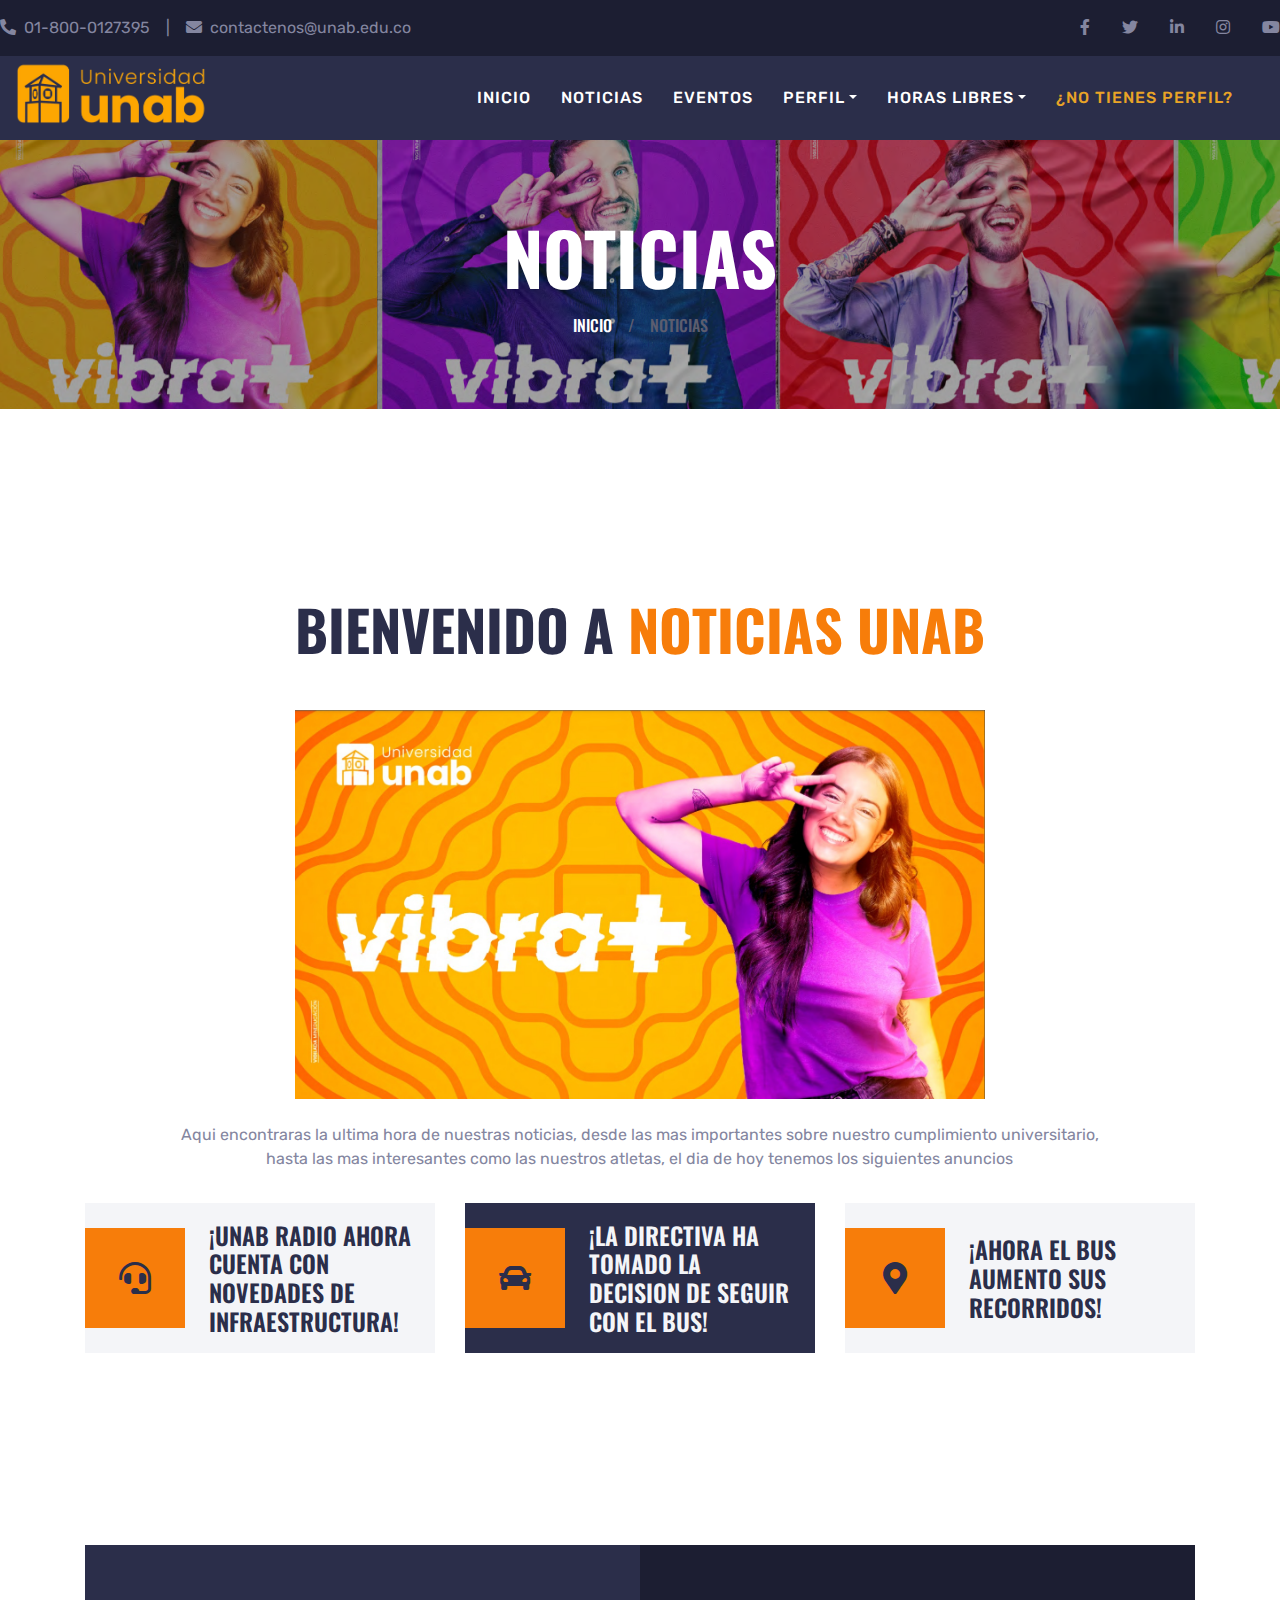
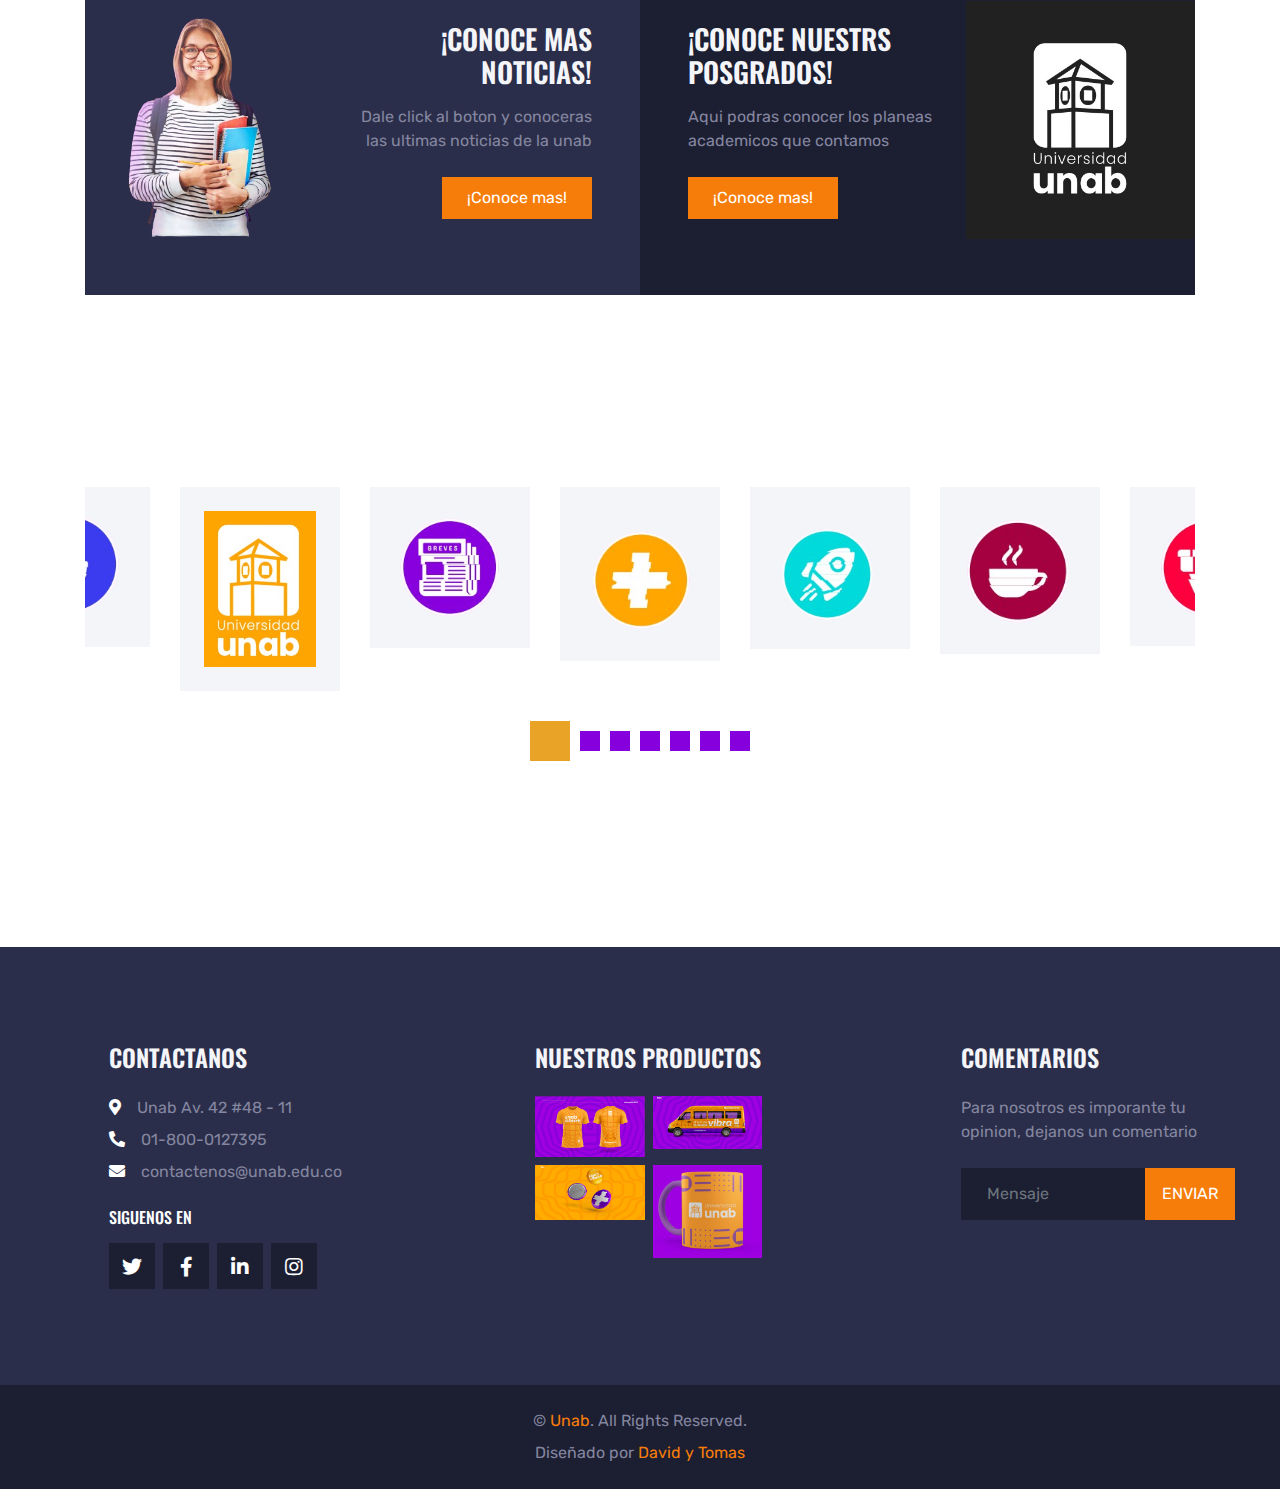
==== commit 790205e9: "Add files via upload" ====
--- a/about.html
+++ b/about.html
@@ -62,7 +62,6 @@
         </div>
     </div>
     <!-- Topbar End -->
-
 
     <!-- Navbar Start -->
     <div class="container-fluid position-relative nav-bar p-0" >
--- a/css/style.css
+++ b/css/style.css
@@ -323,11 +323,6 @@
     background-attachment: fixed;
 }
 
-.nombrechistoso {
-    display: flex;
-    justify-content: center ;
-    padding: 1vw 5vw 2vw 5vw 
-}
 
 .main_form {
     padding: 60px 10% 80px 10%;
@@ -389,4 +384,20 @@
     color: #000;
 }
 
-
+.btn-hola{
+    background-color: #e9a427;
+    color: #ffffff;
+    padding: 13px 0px;
+    margin: 0 auto;
+    max-width: 200px;
+    width: 100%;
+    display: block;
+    font-weight: 500;
+    text-transform: uppercase;
+    border-radius: 35px;
+    font-size: 17px;
+    transition: ease-in all 0.5s;
+
+}
+
+
